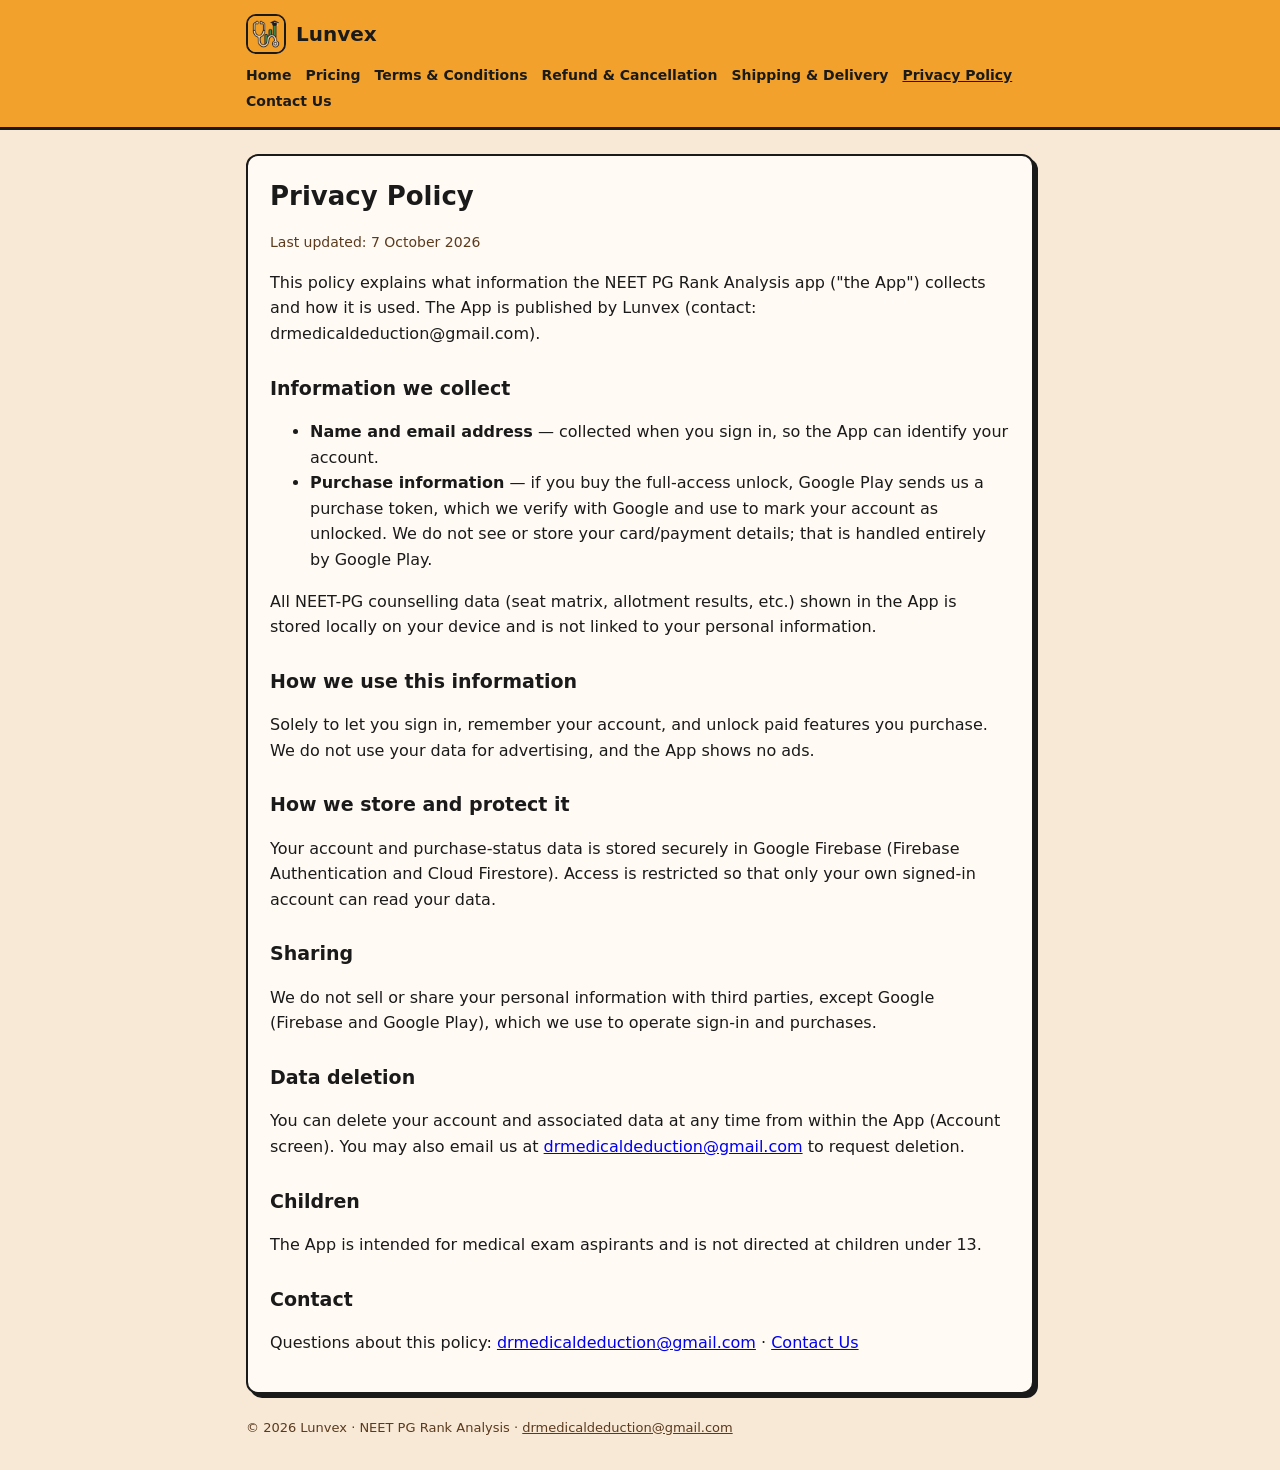
==== index.html @ 906757e0 "Add Lunvex business website pages Home (with app screenshots), pricing, terms, refund and cancellati" ====
<!DOCTYPE html>
<html lang="en">
<head>
<meta charset="UTF-8">
<meta name="viewport" content="width=device-width, initial-scale=1">
<title>Privacy Policy - NEET PG Rank Analysis by Lunvex</title>
<link rel="icon" type="image/png" href="favicon.png">
<link rel="stylesheet" href="style.css">
</head>
<body>
<header><div class="bar"><a class="brand" href="home.html"><img src="img/logo.png" width="40" height="40" alt="">Lunvex</a><nav><a href="home.html">Home</a><a href="pricing.html">Pricing</a><a href="terms.html">Terms &amp; Conditions</a><a href="refund.html">Refund &amp; Cancellation</a><a href="shipping.html">Shipping &amp; Delivery</a><a href="index.html" aria-current="page">Privacy Policy</a><a href="contact.html">Contact Us</a></nav></div></header>
<main>
<div class="card">
<h1>Privacy Policy</h1>
<p class="muted">Last updated: 7 October 2026</p>
<p>This policy explains what information the NEET PG Rank Analysis app ("the App") collects and how it is used. The App is published by Lunvex (contact: drmedicaldeduction@gmail.com).</p>
<h2>Information we collect</h2>
<ul>
<li><strong>Name and email address</strong> &mdash; collected when you sign in, so the App can identify your account.</li>
<li><strong>Purchase information</strong> &mdash; if you buy the full-access unlock, Google Play sends us a purchase token, which we verify with Google and use to mark your account as unlocked. We do not see or store your card/payment details; that is handled entirely by Google Play.</li>
</ul>
<p>All NEET-PG counselling data (seat matrix, allotment results, etc.) shown in the App is stored locally on your device and is not linked to your personal information.</p>
<h2>How we use this information</h2>
<p>Solely to let you sign in, remember your account, and unlock paid features you purchase. We do not use your data for advertising, and the App shows no ads.</p>
<h2>How we store and protect it</h2>
<p>Your account and purchase-status data is stored securely in Google Firebase (Firebase Authentication and Cloud Firestore). Access is restricted so that only your own signed-in account can read your data.</p>
<h2>Sharing</h2>
<p>We do not sell or share your personal information with third parties, except Google (Firebase and Google Play), which we use to operate sign-in and purchases.</p>
<h2>Data deletion</h2>
<p>You can delete your account and associated data at any time from within the App (Account screen). You may also email us at <a href="mailto:drmedicaldeduction@gmail.com">drmedicaldeduction@gmail.com</a> to request deletion.</p>
<h2>Children</h2>
<p>The App is intended for medical exam aspirants and is not directed at children under 13.</p>
<h2>Contact</h2>
<p>Questions about this policy: <a href="mailto:drmedicaldeduction@gmail.com">drmedicaldeduction@gmail.com</a> &middot; <a href="contact.html">Contact Us</a></p>
</div>
</main>
<footer>&copy; 2026 Lunvex &middot; NEET PG Rank Analysis &middot; <a href="mailto:drmedicaldeduction@gmail.com">drmedicaldeduction@gmail.com</a></footer>
</body>
</html>
---- style.css ----
:root{--ink:#1a1a1a;--orange:#f2a22c;--cream:#f8e9d6;--panel:#fffaf3;--brown:#5b3a1e;--green:#3c8a4b}
*{box-sizing:border-box}
body{margin:0;font-family:system-ui,-apple-system,"Segoe UI",Roboto,sans-serif;background:var(--cream);color:var(--ink);line-height:1.6}
header{background:var(--orange);border-bottom:3px solid var(--ink)}
.bar{max-width:820px;margin:0 auto;padding:14px 16px;display:flex;flex-wrap:wrap;align-items:center;gap:10px 18px}
.brand{font-weight:900;font-size:20px;color:var(--ink);text-decoration:none;margin-right:auto;display:flex;align-items:center;gap:10px}
.brand img{border:2px solid var(--ink);border-radius:10px}
nav{display:flex;flex-wrap:wrap;gap:4px 14px}
nav a{color:var(--ink);text-decoration:none;font-weight:600;font-size:14px}
nav a:hover,nav a[aria-current]{text-decoration:underline}
main{max-width:820px;margin:24px auto;padding:0 16px}
.card{background:var(--panel);border:2px solid var(--ink);border-radius:12px;box-shadow:4px 4px 0 var(--ink);padding:20px 22px;margin-bottom:22px}
h1{font-size:26px;margin:0 0 6px}
h2{font-size:19px;margin:26px 0 6px}
.card > h2:first-child{margin-top:0}
.muted{color:var(--brown);font-size:14px}
.price{font-size:40px;font-weight:900;margin:4px 0}
.was{text-decoration:line-through;color:var(--brown);font-size:20px;margin-right:8px}
.btn{display:inline-block;background:var(--green);color:#fff;font-weight:700;padding:10px 18px;border:2px solid var(--ink);border-radius:10px;text-decoration:none;box-shadow:3px 3px 0 var(--ink)}
dl{display:grid;grid-template-columns:max-content 1fr;gap:6px 16px;margin:0}
dt{font-weight:700}
dd{margin:0}
.shots{display:grid;grid-template-columns:repeat(auto-fit,minmax(160px,1fr));gap:16px;margin-top:10px}
.shots figure{margin:0;text-align:center}
.shots img{width:100%;max-width:240px;height:auto;border:2px solid var(--ink);border-radius:14px;box-shadow:3px 3px 0 var(--ink)}
.shots figcaption{font-size:13px;color:var(--brown);margin-top:6px}
footer{max-width:820px;margin:0 auto 32px;padding:0 16px;font-size:13px;color:var(--brown)}
footer a{color:var(--brown)}
@media (max-width:520px){dl{grid-template-columns:1fr}dd{margin-bottom:8px}}
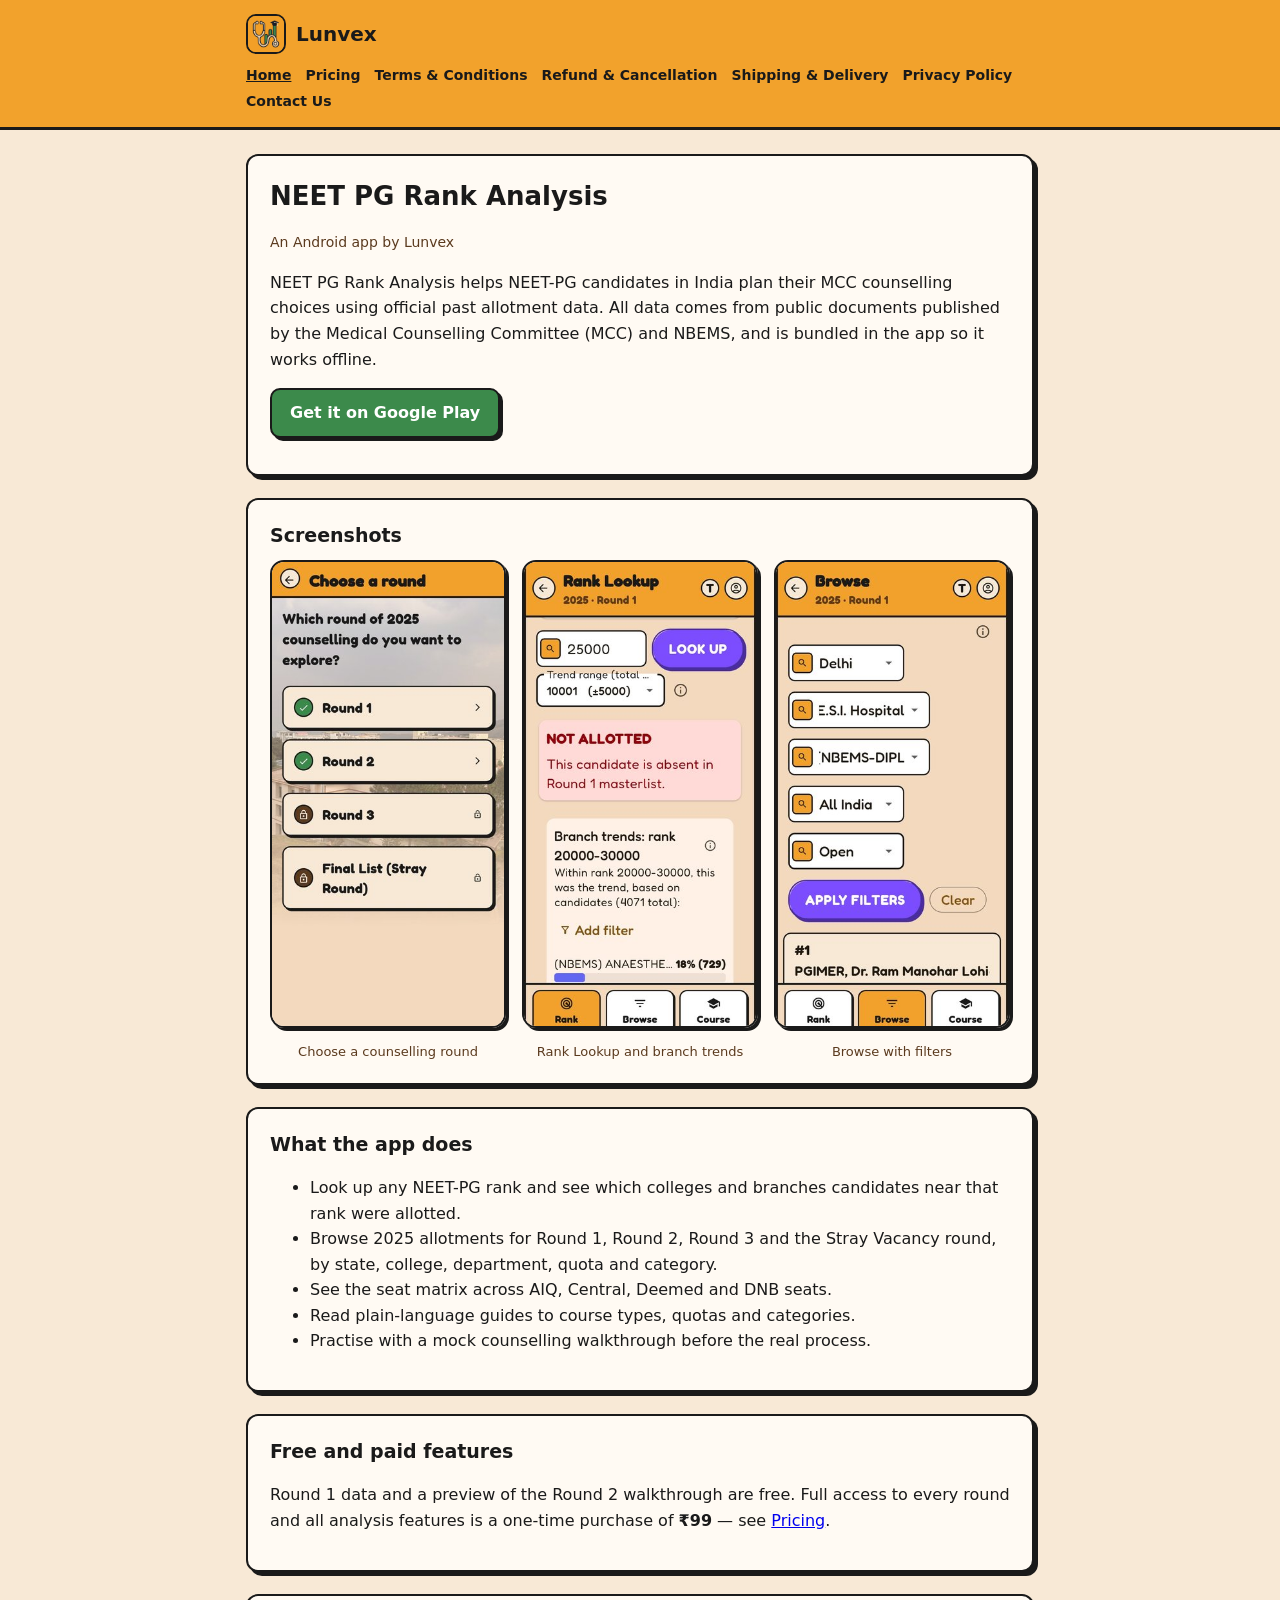
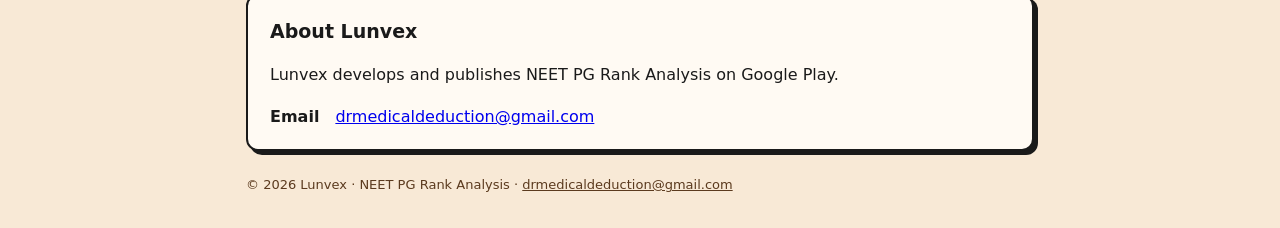
==== commit 636f29c0: "Serve the site at www.lunvex.in with the home page at the root Moves the privacy policy to privacy.h" ====
--- a/index.html
+++ b/index.html
@@ -3,35 +3,45 @@
 <head>
 <meta charset="UTF-8">
 <meta name="viewport" content="width=device-width, initial-scale=1">
-<title>Privacy Policy - NEET PG Rank Analysis by Lunvex</title>
+<title>Home - NEET PG Rank Analysis by Lunvex</title>
 <link rel="icon" type="image/png" href="favicon.png">
 <link rel="stylesheet" href="style.css">
 </head>
 <body>
-<header><div class="bar"><a class="brand" href="home.html"><img src="img/logo.png" width="40" height="40" alt="">Lunvex</a><nav><a href="home.html">Home</a><a href="pricing.html">Pricing</a><a href="terms.html">Terms &amp; Conditions</a><a href="refund.html">Refund &amp; Cancellation</a><a href="shipping.html">Shipping &amp; Delivery</a><a href="index.html" aria-current="page">Privacy Policy</a><a href="contact.html">Contact Us</a></nav></div></header>
+<header><div class="bar"><a class="brand" href="index.html"><img src="img/logo.png" width="40" height="40" alt="">Lunvex</a><nav><a href="index.html" aria-current="page">Home</a><a href="pricing.html">Pricing</a><a href="terms.html">Terms &amp; Conditions</a><a href="refund.html">Refund &amp; Cancellation</a><a href="shipping.html">Shipping &amp; Delivery</a><a href="privacy.html">Privacy Policy</a><a href="contact.html">Contact Us</a></nav></div></header>
 <main>
 <div class="card">
-<h1>Privacy Policy</h1>
-<p class="muted">Last updated: 7 October 2026</p>
-<p>This policy explains what information the NEET PG Rank Analysis app ("the App") collects and how it is used. The App is published by Lunvex (contact: drmedicaldeduction@gmail.com).</p>
-<h2>Information we collect</h2>
+<h1>NEET PG Rank Analysis</h1>
+<p class="muted">An Android app by Lunvex</p>
+<p>NEET PG Rank Analysis helps NEET-PG candidates in India plan their MCC counselling choices using official past allotment data. All data comes from public documents published by the Medical Counselling Committee (MCC) and NBEMS, and is bundled in the app so it works offline.</p>
+<p><a class="btn" href="https://play.google.com/store/apps/details?id=com.neetpg.app">Get it on Google Play</a></p>
+</div>
+<div class="card">
+<h2>Screenshots</h2>
+<div class="shots">
+<figure><img src="img/rounds.jpg" width="360" height="720" alt="Choose a counselling round: Round 1, Round 2, Round 3 and the Final List"><figcaption>Choose a counselling round</figcaption></figure>
+<figure><img src="img/rank-lookup.jpg" width="360" height="720" alt="Rank Lookup showing branch trends around rank 25000"><figcaption>Rank Lookup and branch trends</figcaption></figure>
+<figure><img src="img/browse.jpg" width="360" height="720" alt="Browse allotments filtered by state, college, department, quota and category"><figcaption>Browse with filters</figcaption></figure>
+</div>
+</div>
+<div class="card">
+<h2>What the app does</h2>
 <ul>
-<li><strong>Name and email address</strong> &mdash; collected when you sign in, so the App can identify your account.</li>
-<li><strong>Purchase information</strong> &mdash; if you buy the full-access unlock, Google Play sends us a purchase token, which we verify with Google and use to mark your account as unlocked. We do not see or store your card/payment details; that is handled entirely by Google Play.</li>
+<li>Look up any NEET-PG rank and see which colleges and branches candidates near that rank were allotted.</li>
+<li>Browse 2025 allotments for Round 1, Round 2, Round 3 and the Stray Vacancy round, by state, college, department, quota and category.</li>
+<li>See the seat matrix across AIQ, Central, Deemed and DNB seats.</li>
+<li>Read plain-language guides to course types, quotas and categories.</li>
+<li>Practise with a mock counselling walkthrough before the real process.</li>
 </ul>
-<p>All NEET-PG counselling data (seat matrix, allotment results, etc.) shown in the App is stored locally on your device and is not linked to your personal information.</p>
-<h2>How we use this information</h2>
-<p>Solely to let you sign in, remember your account, and unlock paid features you purchase. We do not use your data for advertising, and the App shows no ads.</p>
-<h2>How we store and protect it</h2>
-<p>Your account and purchase-status data is stored securely in Google Firebase (Firebase Authentication and Cloud Firestore). Access is restricted so that only your own signed-in account can read your data.</p>
-<h2>Sharing</h2>
-<p>We do not sell or share your personal information with third parties, except Google (Firebase and Google Play), which we use to operate sign-in and purchases.</p>
-<h2>Data deletion</h2>
-<p>You can delete your account and associated data at any time from within the App (Account screen). You may also email us at <a href="mailto:drmedicaldeduction@gmail.com">drmedicaldeduction@gmail.com</a> to request deletion.</p>
-<h2>Children</h2>
-<p>The App is intended for medical exam aspirants and is not directed at children under 13.</p>
-<h2>Contact</h2>
-<p>Questions about this policy: <a href="mailto:drmedicaldeduction@gmail.com">drmedicaldeduction@gmail.com</a> &middot; <a href="contact.html">Contact Us</a></p>
+</div>
+<div class="card">
+<h2>Free and paid features</h2>
+<p>Round 1 data and a preview of the Round 2 walkthrough are free. Full access to every round and all analysis features is a one-time purchase of <strong>&#8377;99</strong> &mdash; see <a href="pricing.html">Pricing</a>.</p>
+</div>
+<div class="card">
+<h2>About Lunvex</h2>
+<p>Lunvex develops and publishes NEET PG Rank Analysis on Google Play.</p>
+<dl><dt>Email</dt><dd><a href="mailto:drmedicaldeduction@gmail.com">drmedicaldeduction@gmail.com</a></dd></dl>
 </div>
 </main>
 <footer>&copy; 2026 Lunvex &middot; NEET PG Rank Analysis &middot; <a href="mailto:drmedicaldeduction@gmail.com">drmedicaldeduction@gmail.com</a></footer>
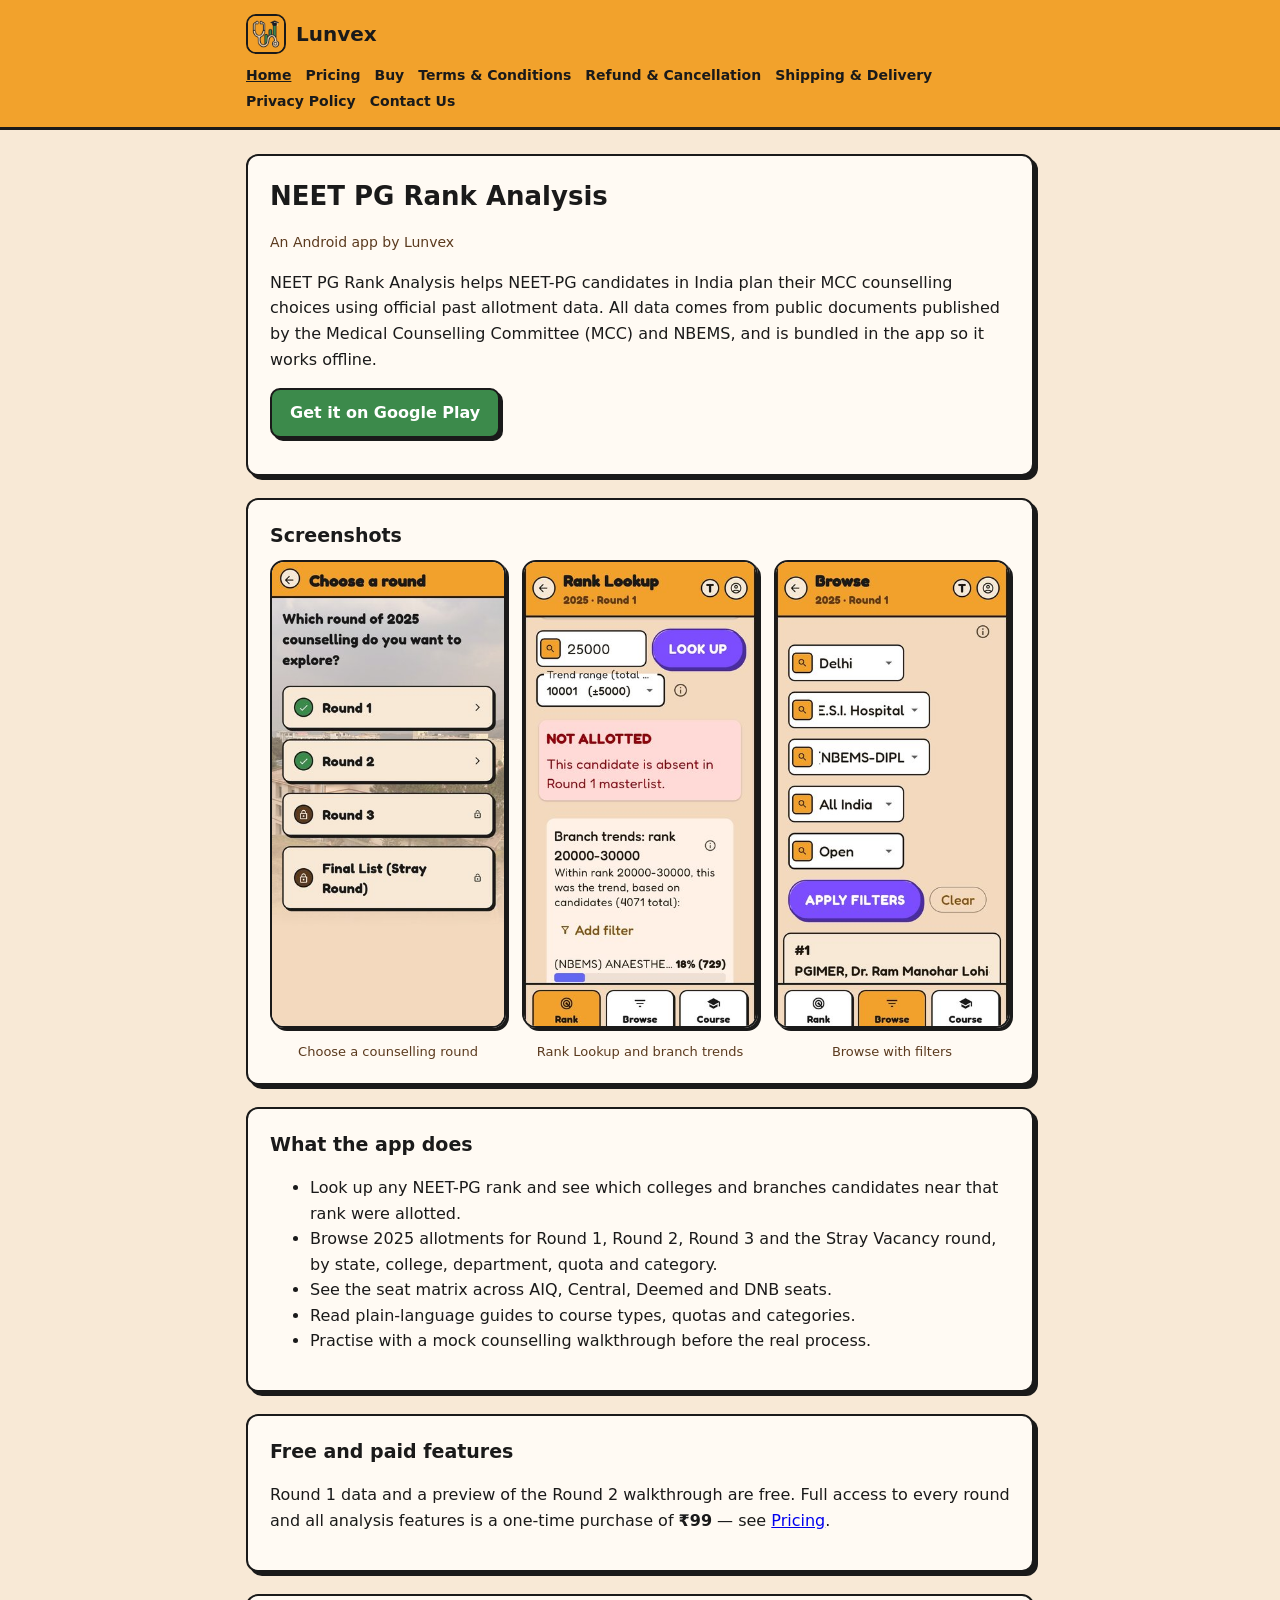
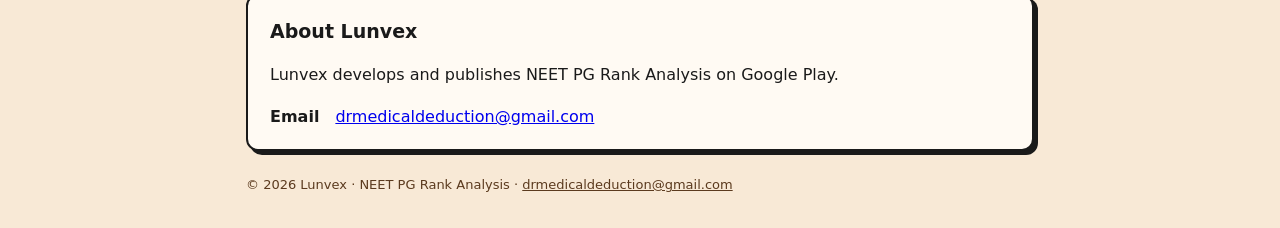
==== commit 87028dd6: "Add Buy page (Razorpay) and describe website payments Co-Authored-By: Claude Opus 5.5 <noreply@anthr" ====
--- a/index.html
+++ b/index.html
@@ -8,7 +8,7 @@
 <link rel="stylesheet" href="style.css">
 </head>
 <body>
-<header><div class="bar"><a class="brand" href="index.html"><img src="img/logo.png" width="40" height="40" alt="">Lunvex</a><nav><a href="index.html" aria-current="page">Home</a><a href="pricing.html">Pricing</a><a href="terms.html">Terms &amp; Conditions</a><a href="refund.html">Refund &amp; Cancellation</a><a href="shipping.html">Shipping &amp; Delivery</a><a href="privacy.html">Privacy Policy</a><a href="contact.html">Contact Us</a></nav></div></header>
+<header><div class="bar"><a class="brand" href="index.html"><img src="img/logo.png" width="40" height="40" alt="">Lunvex</a><nav><a href="index.html" aria-current="page">Home</a><a href="pricing.html">Pricing</a><a href="buy.html">Buy</a><a href="terms.html">Terms &amp; Conditions</a><a href="refund.html">Refund &amp; Cancellation</a><a href="shipping.html">Shipping &amp; Delivery</a><a href="privacy.html">Privacy Policy</a><a href="contact.html">Contact Us</a></nav></div></header>
 <main>
 <div class="card">
 <h1>NEET PG Rank Analysis</h1>
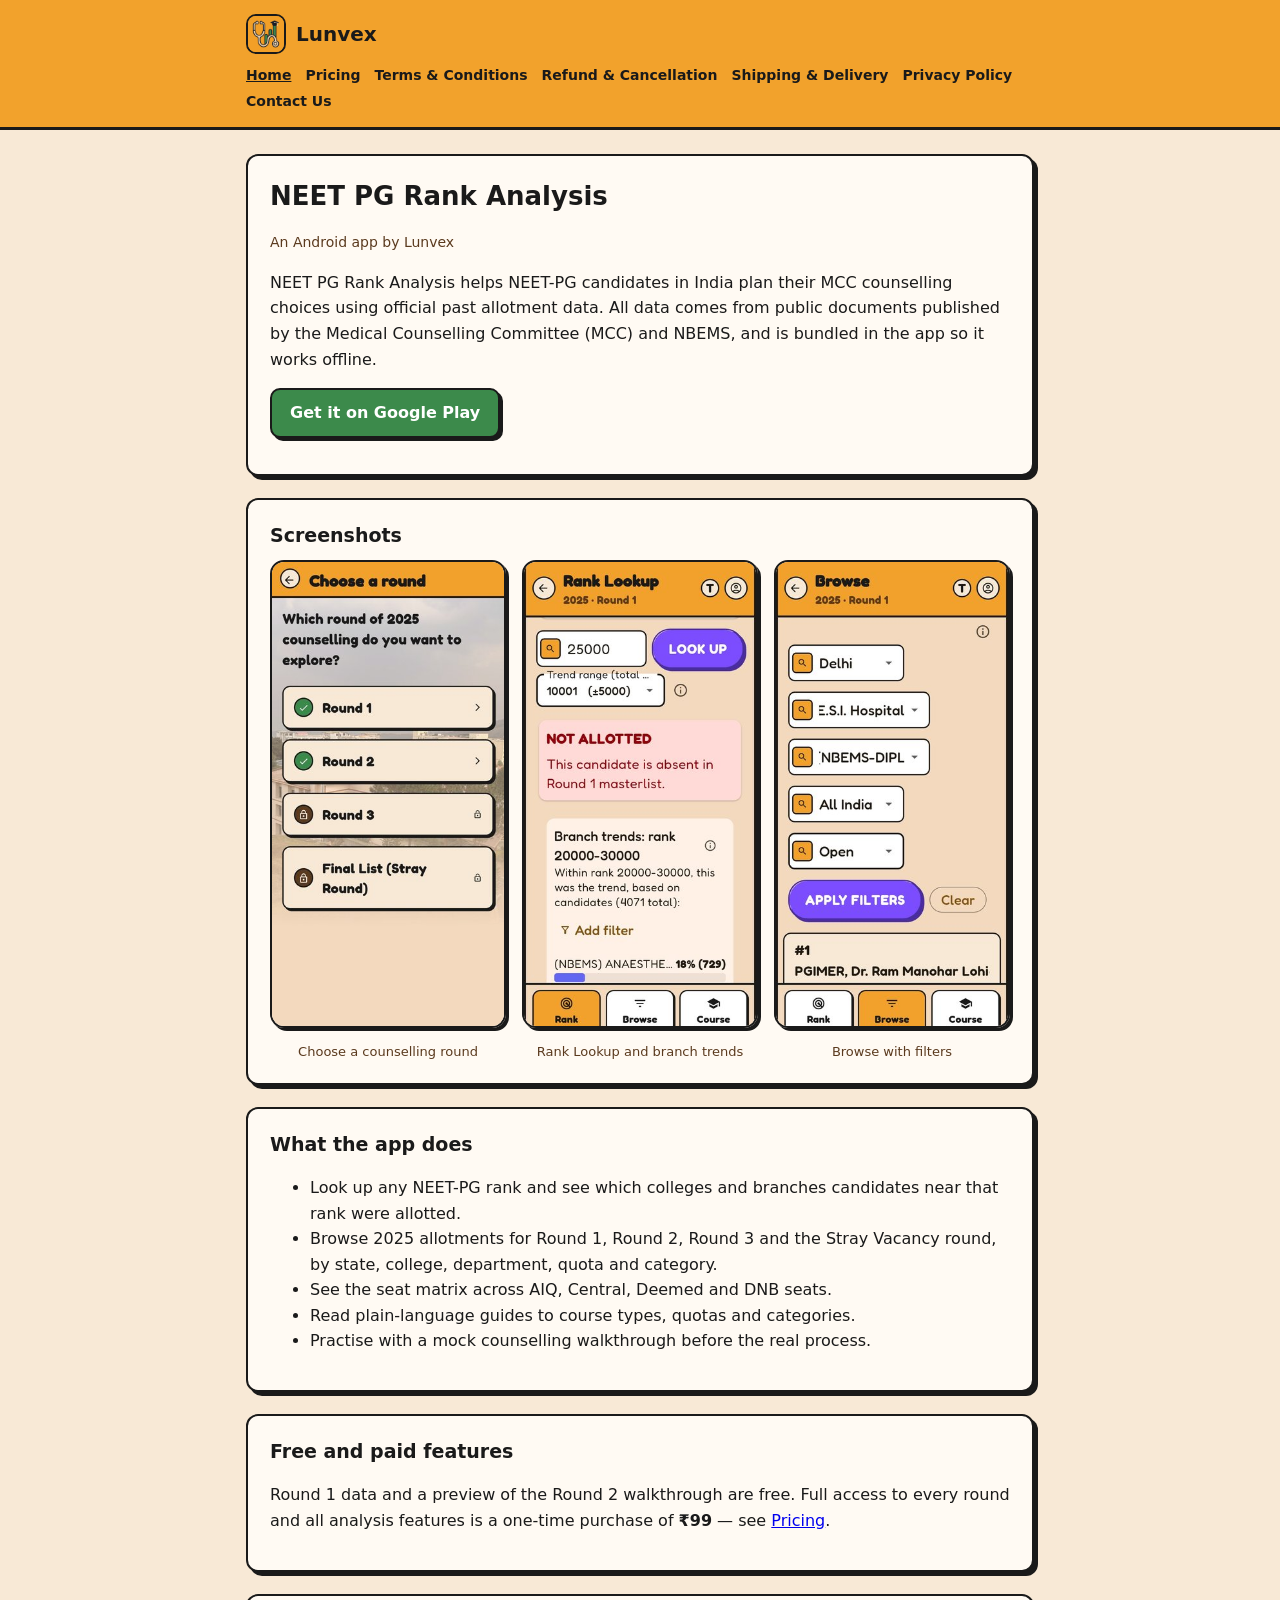
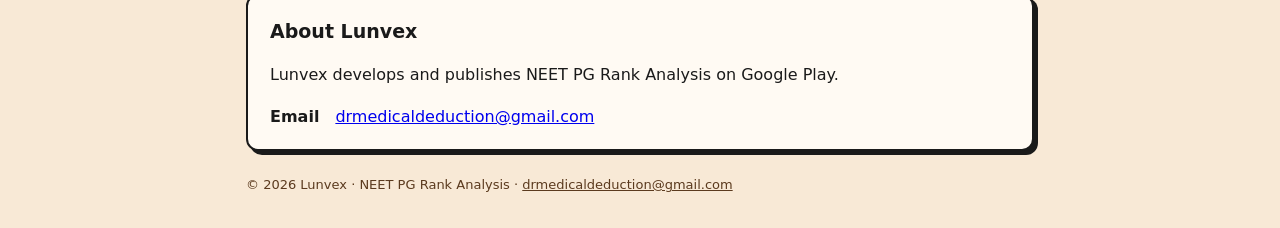
==== commit e69bea56: "Hide Buy page until live payments and app 1.0.5 are ready Co-Authored-By: Claude Opus 5.5 <noreply@a" ====
--- a/index.html
+++ b/index.html
@@ -8,7 +8,7 @@
 <link rel="stylesheet" href="style.css">
 </head>
 <body>
-<header><div class="bar"><a class="brand" href="index.html"><img src="img/logo.png" width="40" height="40" alt="">Lunvex</a><nav><a href="index.html" aria-current="page">Home</a><a href="pricing.html">Pricing</a><a href="buy.html">Buy</a><a href="terms.html">Terms &amp; Conditions</a><a href="refund.html">Refund &amp; Cancellation</a><a href="shipping.html">Shipping &amp; Delivery</a><a href="privacy.html">Privacy Policy</a><a href="contact.html">Contact Us</a></nav></div></header>
+<header><div class="bar"><a class="brand" href="index.html"><img src="img/logo.png" width="40" height="40" alt="">Lunvex</a><nav><a href="index.html" aria-current="page">Home</a><a href="pricing.html">Pricing</a><a href="terms.html">Terms &amp; Conditions</a><a href="refund.html">Refund &amp; Cancellation</a><a href="shipping.html">Shipping &amp; Delivery</a><a href="privacy.html">Privacy Policy</a><a href="contact.html">Contact Us</a></nav></div></header>
 <main>
 <div class="card">
 <h1>NEET PG Rank Analysis</h1>
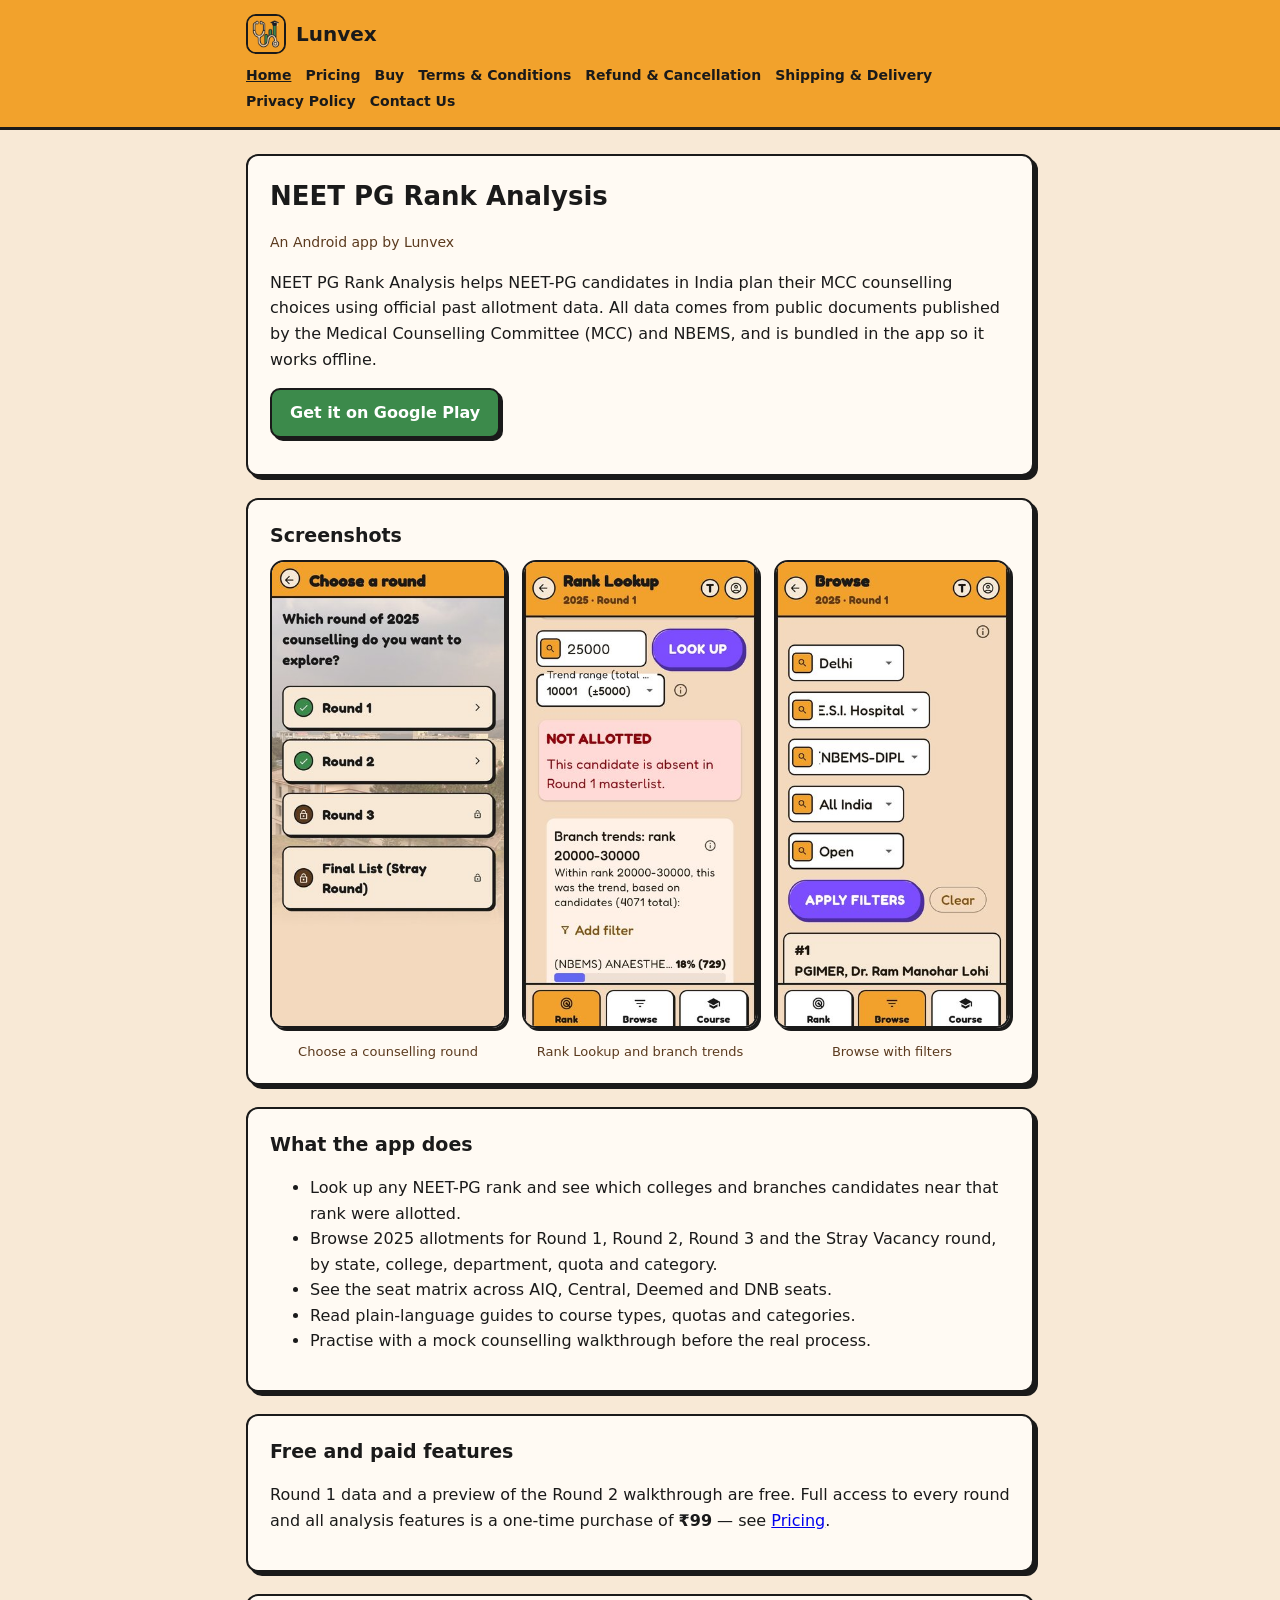
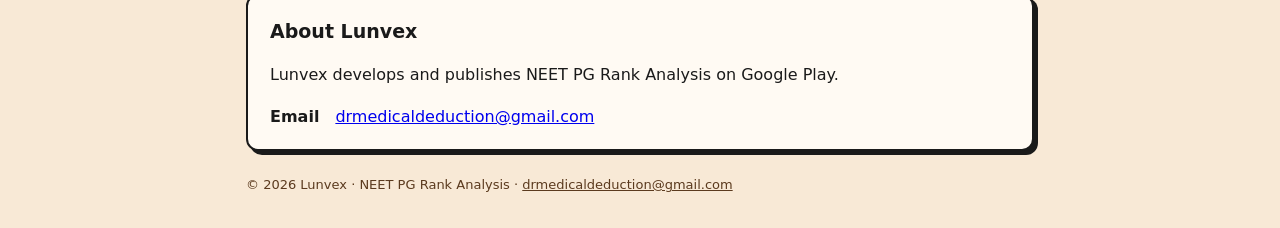
==== commit ef36628b: "Temporarily show Buy page for a test payment Co-Authored-By: Claude Opus 5.5 <noreply@anthropic.com>" ====
--- a/index.html
+++ b/index.html
@@ -8,7 +8,7 @@
 <link rel="stylesheet" href="style.css">
 </head>
 <body>
-<header><div class="bar"><a class="brand" href="index.html"><img src="img/logo.png" width="40" height="40" alt="">Lunvex</a><nav><a href="index.html" aria-current="page">Home</a><a href="pricing.html">Pricing</a><a href="terms.html">Terms &amp; Conditions</a><a href="refund.html">Refund &amp; Cancellation</a><a href="shipping.html">Shipping &amp; Delivery</a><a href="privacy.html">Privacy Policy</a><a href="contact.html">Contact Us</a></nav></div></header>
+<header><div class="bar"><a class="brand" href="index.html"><img src="img/logo.png" width="40" height="40" alt="">Lunvex</a><nav><a href="index.html" aria-current="page">Home</a><a href="pricing.html">Pricing</a><a href="buy.html">Buy</a><a href="terms.html">Terms &amp; Conditions</a><a href="refund.html">Refund &amp; Cancellation</a><a href="shipping.html">Shipping &amp; Delivery</a><a href="privacy.html">Privacy Policy</a><a href="contact.html">Contact Us</a></nav></div></header>
 <main>
 <div class="card">
 <h1>NEET PG Rank Analysis</h1>
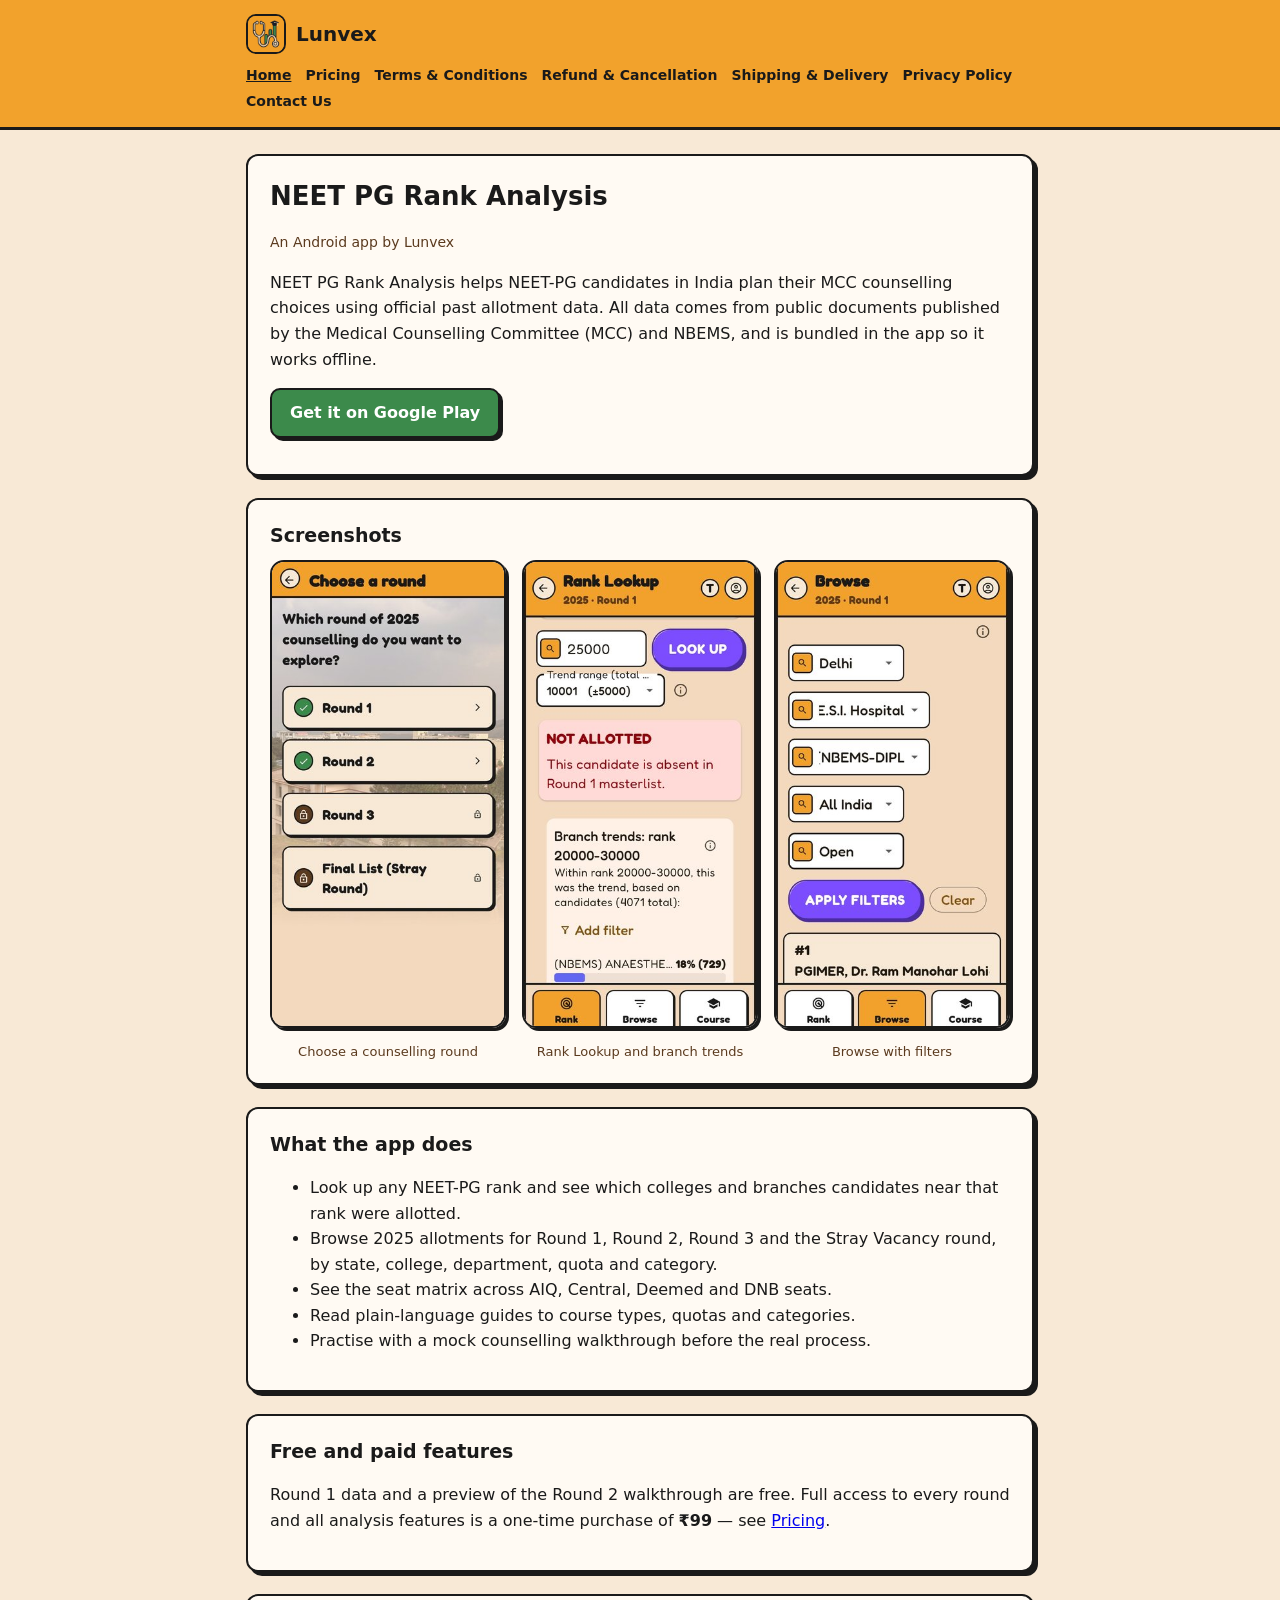
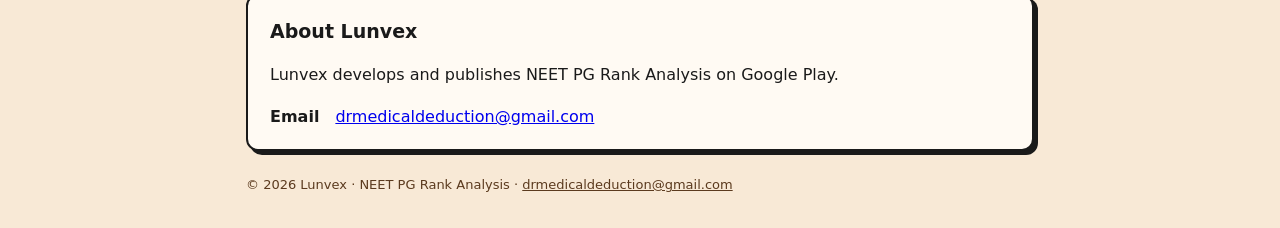
==== commit 3a77fcaf: "Hide Buy page again after test payment Co-Authored-By: Claude Opus 5.5 <noreply@anthropic.com>" ====
--- a/index.html
+++ b/index.html
@@ -8,7 +8,7 @@
 <link rel="stylesheet" href="style.css">
 </head>
 <body>
-<header><div class="bar"><a class="brand" href="index.html"><img src="img/logo.png" width="40" height="40" alt="">Lunvex</a><nav><a href="index.html" aria-current="page">Home</a><a href="pricing.html">Pricing</a><a href="buy.html">Buy</a><a href="terms.html">Terms &amp; Conditions</a><a href="refund.html">Refund &amp; Cancellation</a><a href="shipping.html">Shipping &amp; Delivery</a><a href="privacy.html">Privacy Policy</a><a href="contact.html">Contact Us</a></nav></div></header>
+<header><div class="bar"><a class="brand" href="index.html"><img src="img/logo.png" width="40" height="40" alt="">Lunvex</a><nav><a href="index.html" aria-current="page">Home</a><a href="pricing.html">Pricing</a><a href="terms.html">Terms &amp; Conditions</a><a href="refund.html">Refund &amp; Cancellation</a><a href="shipping.html">Shipping &amp; Delivery</a><a href="privacy.html">Privacy Policy</a><a href="contact.html">Contact Us</a></nav></div></header>
 <main>
 <div class="card">
 <h1>NEET PG Rank Analysis</h1>
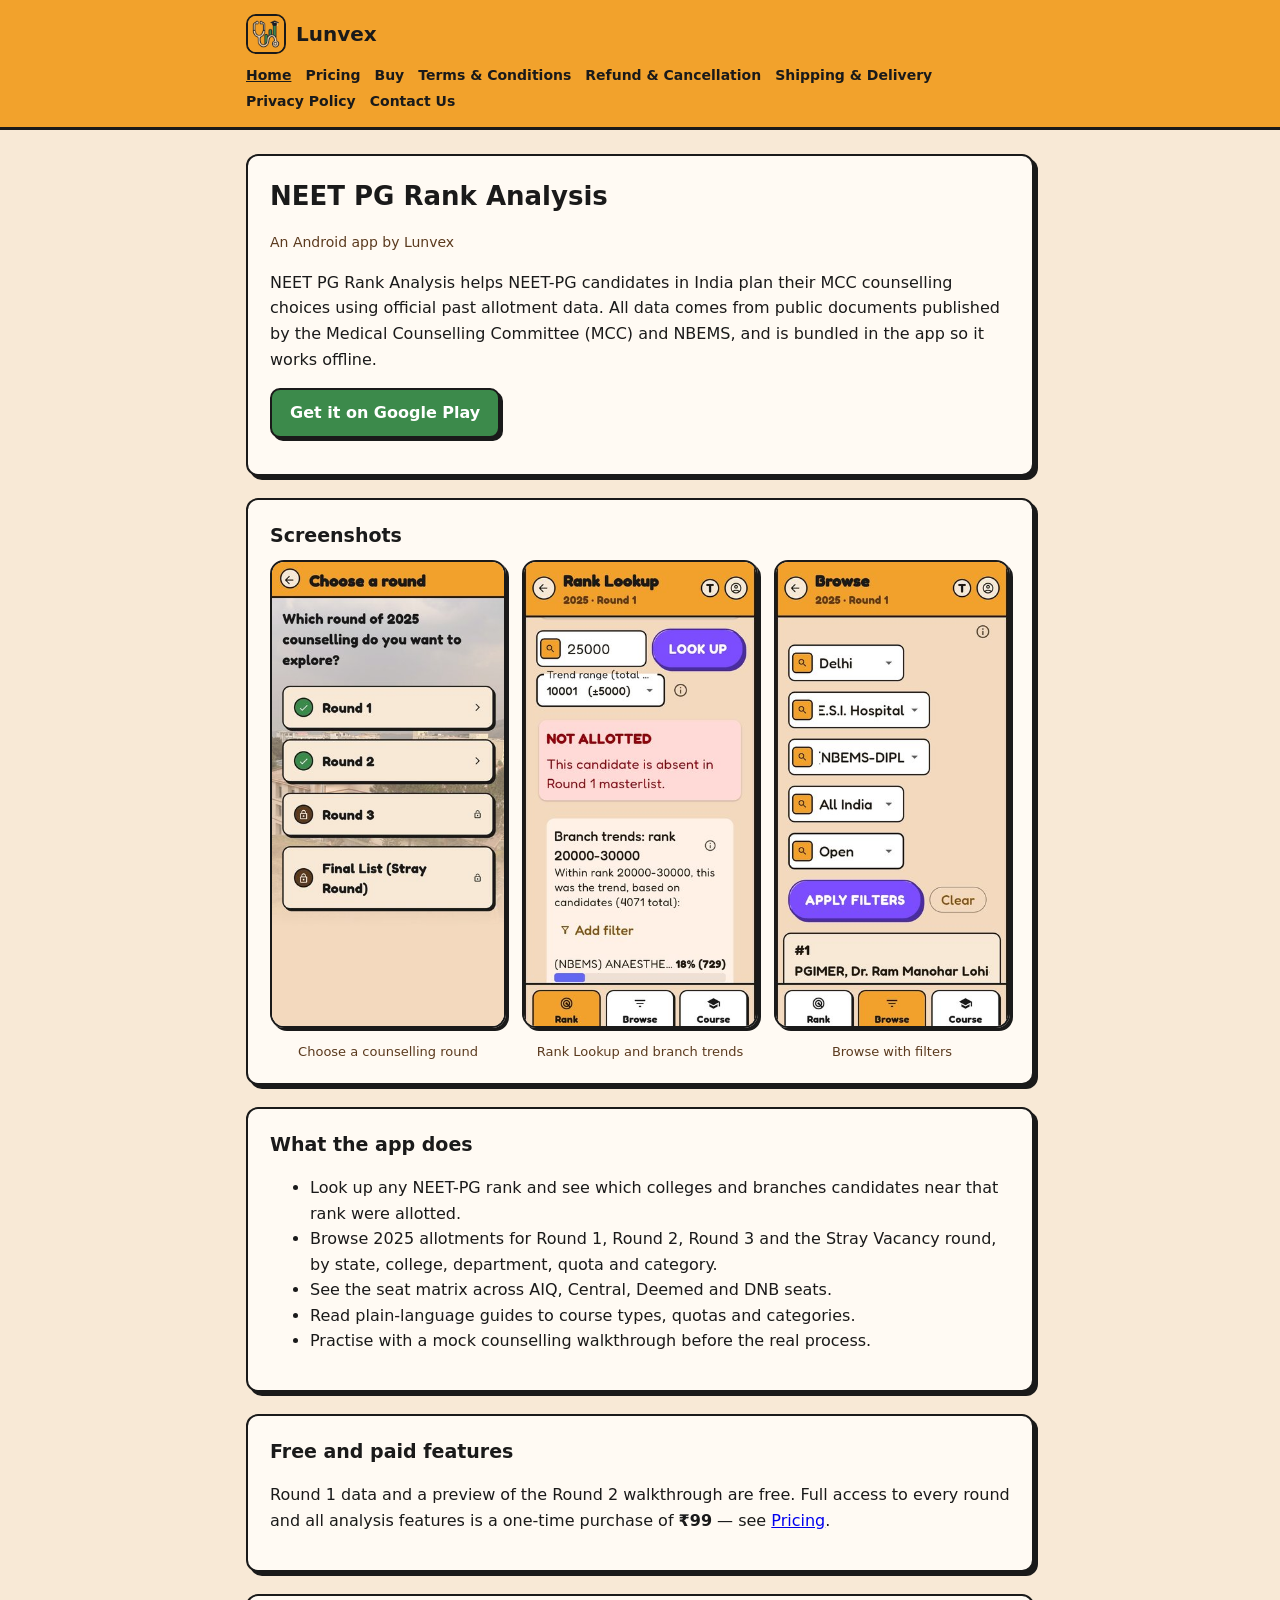
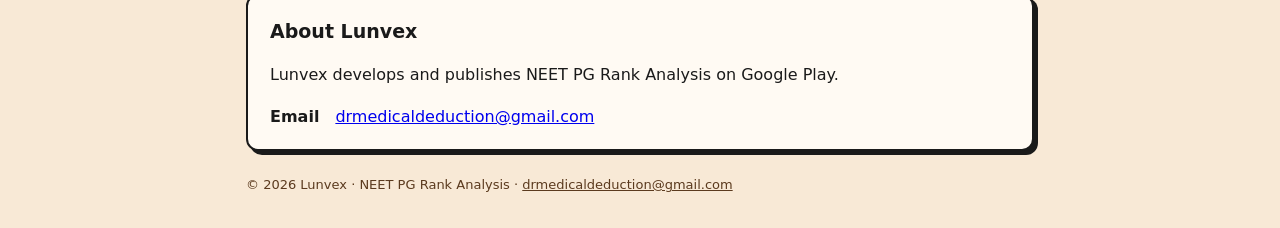
==== commit 24b1d0e5: "Show Buy page; refund if the app does not unlock Co-Authored-By: Claude Opus 5.5 <noreply@anthropic." ====
--- a/index.html
+++ b/index.html
@@ -8,7 +8,7 @@
 <link rel="stylesheet" href="style.css">
 </head>
 <body>
-<header><div class="bar"><a class="brand" href="index.html"><img src="img/logo.png" width="40" height="40" alt="">Lunvex</a><nav><a href="index.html" aria-current="page">Home</a><a href="pricing.html">Pricing</a><a href="terms.html">Terms &amp; Conditions</a><a href="refund.html">Refund &amp; Cancellation</a><a href="shipping.html">Shipping &amp; Delivery</a><a href="privacy.html">Privacy Policy</a><a href="contact.html">Contact Us</a></nav></div></header>
+<header><div class="bar"><a class="brand" href="index.html"><img src="img/logo.png" width="40" height="40" alt="">Lunvex</a><nav><a href="index.html" aria-current="page">Home</a><a href="pricing.html">Pricing</a><a href="buy.html">Buy</a><a href="terms.html">Terms &amp; Conditions</a><a href="refund.html">Refund &amp; Cancellation</a><a href="shipping.html">Shipping &amp; Delivery</a><a href="privacy.html">Privacy Policy</a><a href="contact.html">Contact Us</a></nav></div></header>
 <main>
 <div class="card">
 <h1>NEET PG Rank Analysis</h1>
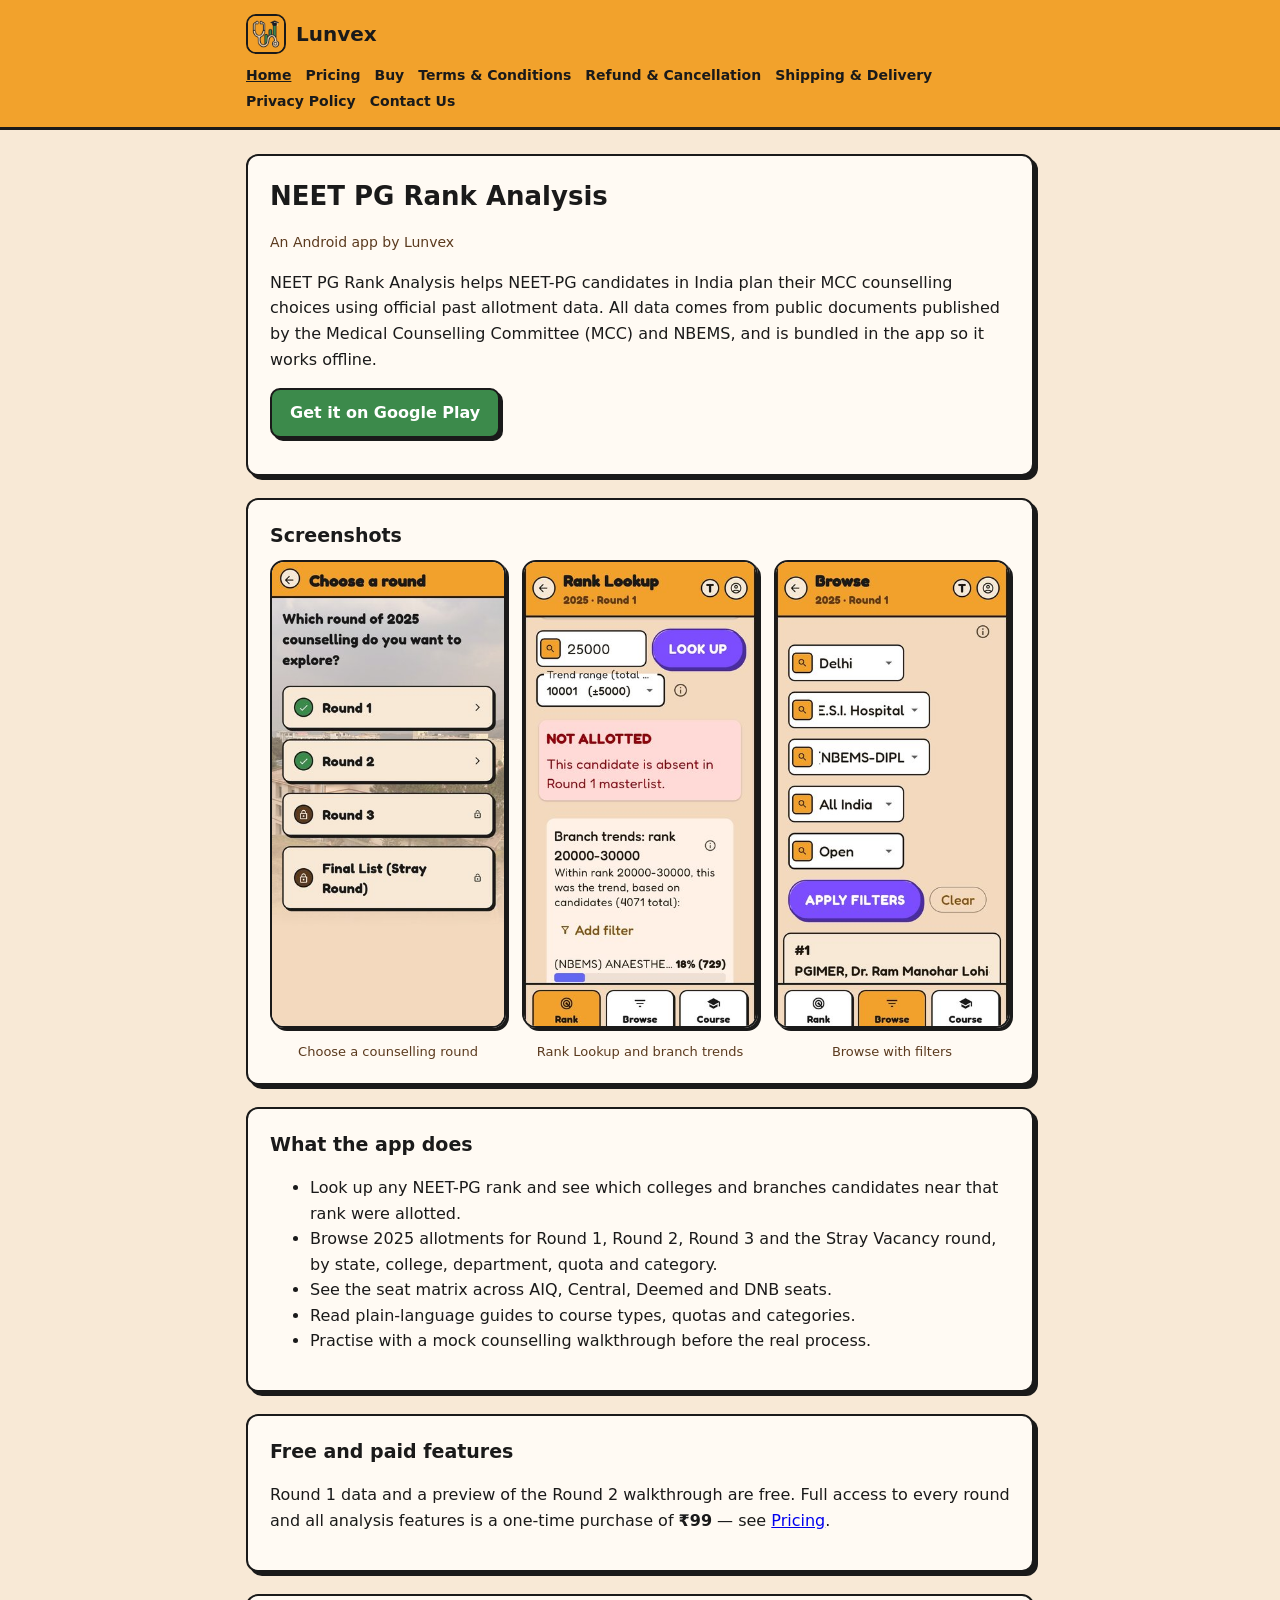
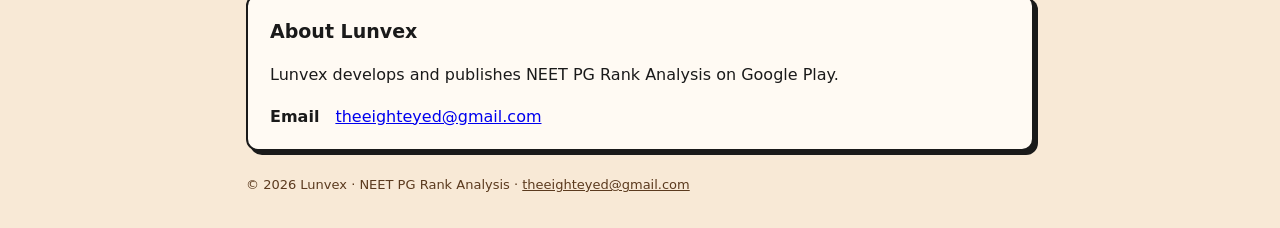
==== commit b3271a8e: "Privacy: what account deletion removes and keeps; honest counselling-period price; Google sign-in in" ====
--- a/index.html
+++ b/index.html
@@ -41,9 +41,9 @@
 <div class="card">
 <h2>About Lunvex</h2>
 <p>Lunvex develops and publishes NEET PG Rank Analysis on Google Play.</p>
-<dl><dt>Email</dt><dd><a href="mailto:drmedicaldeduction@gmail.com">drmedicaldeduction@gmail.com</a></dd></dl>
+<dl><dt>Email</dt><dd><a href="mailto:theeighteyed@gmail.com">theeighteyed@gmail.com</a></dd></dl>
 </div>
 </main>
-<footer>&copy; 2026 Lunvex &middot; NEET PG Rank Analysis &middot; <a href="mailto:drmedicaldeduction@gmail.com">drmedicaldeduction@gmail.com</a></footer>
+<footer>&copy; 2026 Lunvex &middot; NEET PG Rank Analysis &middot; <a href="mailto:theeighteyed@gmail.com">theeighteyed@gmail.com</a></footer>
 </body>
 </html>
